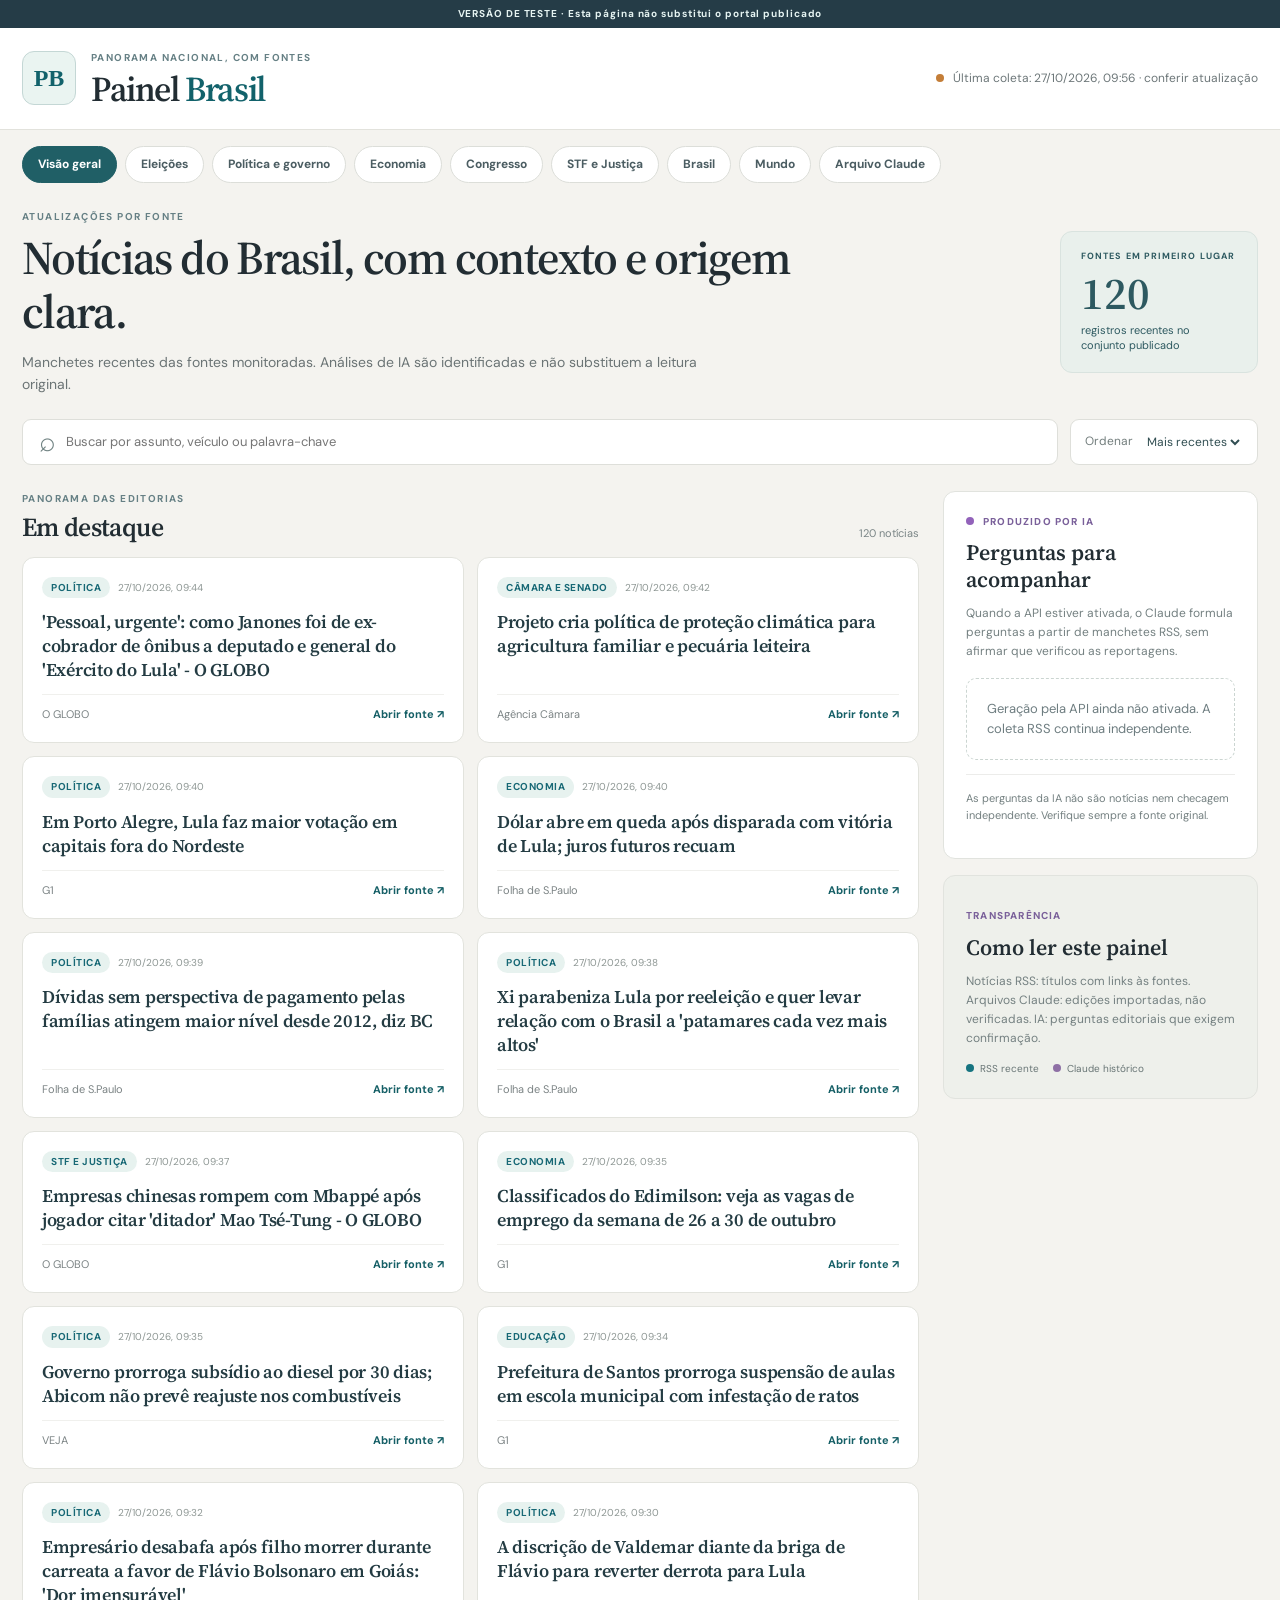
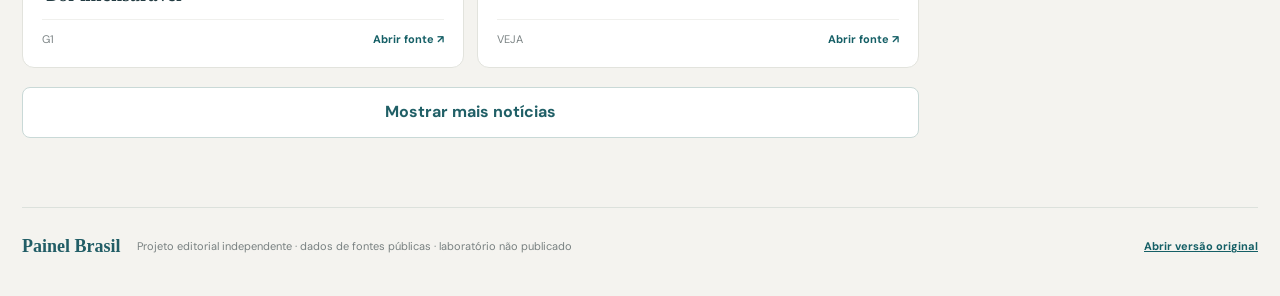
==== site/lab.html @ b1619dbe "feat: iniciar reformulacao isolada, arquivo Artifacts e API Claude editorial" ====
<!doctype html>
<html lang="pt-BR">
<head>
  <meta charset="utf-8">
  <meta name="viewport" content="width=device-width,initial-scale=1">
  <meta name="color-scheme" content="light dark">
  <title>Painel Brasil | Laboratório editorial</title>
  <meta name="description" content="Protótipo da nova organização do Painel Brasil: fontes, notícias, arquivo Claude e análise editorial experimental.">
  <link rel="stylesheet" href="./lab.css">
  <script src="./lab.js" defer></script>
</head>
<body>
  <a class="skip" href="#main">Ir para o conteúdo</a>
  <div class="lab-ribbon">VERSÃO DE TESTE · Esta página não substitui o portal publicado</div>
  <header class="topbar">
    <div class="layout topinner">
      <div class="brand"><span class="brandmark">PB</span>
        <div><p class="eyebrow">Panorama nacional, com fontes</p>
          <h1>Painel <em>Brasil</em></h1></div>
      </div>
      <div class="topstatus"><span class="signal" id="signal"></span><span id="status">Consultando a última coleta…</span></div>
    </div>
  </header>
  <div class="layout">
    <nav class="tabs" aria-label="Editorias">
      <button class="tab active" data-view="geral" type="button">Visão geral</button>
      <button class="tab" data-view="eleicoes" type="button">Eleições</button>
      <button class="tab" data-view="politica" type="button">Política e governo</button>
      <button class="tab" data-view="economia" type="button">Economia</button>
      <button class="tab" data-view="congresso" type="button">Congresso</button>
      <button class="tab" data-view="justica" type="button">STF e Justiça</button>
      <button class="tab" data-view="social" type="button">Brasil</button>
      <button class="tab" data-view="mundo" type="button">Mundo</button>
      <button class="tab" data-view="arquivo" type="button">Arquivo Claude</button>
    </nav>
    <main id="main">
      <section class="intro" aria-labelledby="heading">
        <div>
          <p class="eyebrow" id="overline">Edição experimental</p>
          <h2 id="heading">Notícias do Brasil, com contexto e origem clara.</h2>
          <p id="introText">Notícias recentes, perguntas editoriais produzidas por IA e conteúdo histórico do Claude. Cada conteúdo é identificado por sua origem e data.</p>
        </div>
        <div class="intro-aside">
          <span>FONTES EM PRIMEIRO LUGAR</span>
          <strong id="itemCount">—</strong>
          <small>registros recentes no conjunto publicado</small>
        </div>
      </section>
      <section class="tools" aria-label="Pesquisa e filtros">
        <label class="search" for="search"><span aria-hidden="true">⌕</span><input id="search" type="search" placeholder="Buscar por assunto, veículo ou palavra-chave"></label>
        <label class="sort" for="sort"><span>Ordenar</span><select id="sort"><option value="date">Mais recentes</option><option value="source">Por fonte</option></select></label>
      </section>
      <div class="dashboard">
        <section class="main-column" aria-labelledby="resultsTitle">
          <div class="section-heading"><div><p class="eyebrow" id="resultsKicker">Manchetes rastreáveis</p><h3 id="resultsTitle">Em destaque</h3></div><span id="resultsCount"></span></div>
          <div id="results" class="news-grid" aria-live="polite"><p class="notice">Carregando informações…</p></div>
          <button id="more" class="more" type="button" hidden>Mostrar mais notícias</button>
        </section>
        <aside class="side-column">
          <section class="sidebox" aria-labelledby="aiTitle">
            <div class="side-label"><span class="violetdot"></span>PRODUZIDO POR IA</div>
            <h3 id="aiTitle">Perguntas para acompanhar</h3>
            <p class="side-intro">Quando a API estiver ativada, o Claude formula perguntas a partir de manchetes RSS, sem afirmar que verificou as reportagens.</p>
            <div id="ai" class="ai-list"><p class="notice">Consultando informações editoriais…</p></div>
            <p class="disclosure">As perguntas da IA não são notícias nem checagem independente. Verifique sempre a fonte original.</p>
          </section>
          <section class="sidebox mutedbox">
            <p class="side-label">TRANSPARÊNCIA</p>
            <h3>Como ler este painel</h3>
            <p>Notícias RSS: títulos com links às fontes. Arquivos Claude: edições importadas, não verificadas. IA: perguntas editoriais que exigem confirmação.</p>
            <div class="legend"><span><i class="dot newsdot"></i>RSS recente</span><span><i class="dot claudedot"></i>Claude histórico</span></div>
          </section>
        </aside>
      </div>
      <section id="archiveSection" class="archive" hidden aria-labelledby="archiveTitle">
        <div class="section-heading"><div><p class="eyebrow">Memória documental</p><h3 id="archiveTitle">Edições e dias arquivados</h3></div></div>
        <div id="archive" class="archive-content"><p class="notice">Carregando arquivo…</p></div>
      </section>
    </main>
    <footer><strong>Painel Brasil</strong><span>Projeto editorial independente · dados de fontes públicas · laboratório não publicado</span><a href="./index.html">Abrir versão original</a></footer>
  </div>
</body>
</html>
---- site/lab.css ----
@import url('https://fonts.googleapis.com/css2?family=DM+Sans:wght@400;500;600;700&family=Source+Serif+4:wght@400;500;600;700&display=swap');
:root{font-family:'DM Sans',system-ui,sans-serif;color:#222d33;background:#f4f3ef;line-height:1.55;font-synthesis:none}
*{box-sizing:border-box}body{margin:0}button,input,select{font:inherit}button{cursor:pointer}a{color:#155f66}a:focus-visible,button:focus-visible,input:focus-visible,select:focus-visible{outline:3px solid #d18b31;outline-offset:2px}
.layout{width:min(1280px,calc(100% - 44px));margin-inline:auto}.skip{position:absolute;top:-120px;background:#fff;padding:12px;z-index:99}.skip:focus{top:0}
.lab-ribbon{background:#253c47;color:#e6f4f2;text-align:center;letter-spacing:.09em;font-size:10px;font-weight:700;padding:6px 10px}
.topbar{background:#fff;border-bottom:1px solid #e2e2dc}.topinner{padding:22px 0;display:flex;align-items:center;justify-content:space-between;gap:20px}.brand{display:flex;align-items:center;gap:15px}.brandmark{display:grid;place-items:center;width:54px;height:54px;border:1px solid #c4d7d5;border-radius:12px;color:#12626b;background:#eaf4f1;font-family:Georgia,serif;font-weight:700;font-size:24px}.brand h1{font:600 clamp(25px,3vw,35px)/1 'Source Serif 4',Georgia,serif;margin:0;letter-spacing:-.04em}.brand h1 em{font-style:normal;color:#12626b}.eyebrow{font-size:10px;font-weight:700;letter-spacing:.14em;text-transform:uppercase;color:#668085;margin:0 0 7px}.topstatus{display:flex;gap:9px;align-items:center;color:#6d7779;font-size:12px}.signal{display:block;flex:none;width:8px;height:8px;border-radius:50%;background:#a3aaa9}.signal.fresh{background:#29865d}.signal.stale{background:#c47e38}
.tabs{display:flex;gap:8px;padding:16px 0 14px;overflow:auto;scrollbar-width:thin}.tab{white-space:nowrap;border:1px solid #dcded9;background:#fff;border-radius:40px;color:#4b5d62;padding:8px 15px;font-size:12px;font-weight:700}.tab:hover{border-color:#22737c}.tab.active{background:#205f66;color:#fff;border-color:#205f66}
.intro{margin:12px 0 23px;display:grid;grid-template-columns:minmax(0,1fr) 198px;gap:30px;align-items:center}.intro h2{font:600 clamp(28px,3.8vw,47px)/1.15 'Source Serif 4',Georgia,serif;letter-spacing:-.035em;max-width:800px;margin:0 0 13px}.intro p:not(.eyebrow){color:#6b7475;margin:0;max-width:720px;font-size:14px}.intro-aside{border:1px solid #d9e3df;border-radius:12px;background:#e9f0ec;padding:18px 20px;color:#2d5960;display:flex;flex-direction:column}.intro-aside span{font-size:9px;letter-spacing:.12em;font-weight:700}.intro-aside strong{font:600 45px/1.3 'Source Serif 4',serif}.intro-aside small{font-size:11px;line-height:1.4}
.tools{display:flex;gap:12px;margin:16px 0 26px}.search{display:flex;gap:10px;align-items:center;background:#fff;border:1px solid #dedfda;border-radius:9px;padding:0 16px;flex:1;min-width:0}.search span{font-size:28px;color:#718383}.search input{width:100%;border:0;background:none;outline:0!important;padding:12px 0;font-size:13px;min-width:0}.sort{display:flex;gap:10px;align-items:center;border:1px solid #dedfda;background:#fff;border-radius:9px;padding:0 14px;font-size:12px;color:#737e7d}.sort select{border:none;background:transparent;padding:12px 0;max-width:160px;color:#314e52;outline:0!important}
.dashboard{display:grid;grid-template-columns:minmax(0,1fr) 315px;gap:24px;align-items:start}.section-heading{display:flex;align-items:flex-end;justify-content:space-between;gap:12px;margin-bottom:15px}.section-heading h3{font:600 26px/1.1 'Source Serif 4',Georgia,serif;letter-spacing:-.025em;margin:0}.section-heading>span{font-size:11px;color:#7a8586;white-space:nowrap}
.news-grid{display:grid;grid-template-columns:repeat(2,minmax(0,1fr));gap:13px}.story{display:flex;flex-direction:column;border:1px solid #e2e3dd;border-radius:12px;background:white;min-width:0;padding:19px;transition:border-color .15s}.story:hover{border-color:#8bb8b4}.storyhead{display:flex;gap:8px;align-items:center;flex-wrap:wrap;margin-bottom:12px}.tag{font-size:10px;text-transform:uppercase;letter-spacing:.05em;font-weight:700;color:#176875;background:#e7f2ef;border-radius:30px;padding:3px 9px}.tag.archive-tag{background:#f0e8fc;color:#75509e}.when{font-size:10px;color:#8d9693}.story h4{font:600 18px/1.33 'Source Serif 4',Georgia,serif;letter-spacing:-.014em;margin:0 0 12px;overflow-wrap:anywhere}.story h4 a{text-decoration:none;color:#243c43}.story h4 a:hover{text-decoration:underline;color:#155f66}.story .summary{font-size:12px;color:#6f7d7d;margin:0 0 15px}.storyfooter{font-size:11px;color:#7b8384;margin-top:auto;padding-top:11px;border-top:1px solid #f0f0ed;display:flex;gap:6px;justify-content:space-between;align-items:center}.storyfooter a{font-size:11px;font-weight:700;text-decoration:none}.more{border:1px solid #c9d9d7;border-radius:8px;background:#fff;color:#205f66;font-weight:700;padding:12px 20px;margin:19px 0;width:100%}
.side-column{display:grid;gap:16px}.sidebox{border:1px solid #e1e3de;background:#fff;border-radius:12px;padding:22px}.sidebox h3{font:600 22px/1.2 'Source Serif 4',Georgia,serif;margin:10px 0 8px}.side-label{display:flex;gap:9px;align-items:center;font-size:10px;color:#7a609a;letter-spacing:.12em;font-weight:800}.violetdot{height:8px;width:8px;border-radius:50%;background:#9262ba}.side-intro,.sidebox>p:not(.side-label){font-size:12px;color:#748081;line-height:1.6}.ai-list{margin-top:16px}.ai-entry{padding:14px 0;border-top:1px solid #e8e8e4}.ai-entry strong{display:block;font:600 15px/1.35 'Source Serif 4',serif;color:#26383f}.ai-entry p{font-size:12px;color:#555c67;margin:7px 0}.ai-entry a{font-size:11px;font-weight:700}.ai-entry small{color:#7d8586;font-size:10px}.disclosure{border-top:1px solid #ececea;padding-top:15px;margin-top:14px;font-size:11px!important}.mutedbox{background:#eef0eb}.legend{display:flex;gap:14px;flex-wrap:wrap;font-size:10px;color:#687575}.legend span{display:flex;gap:6px;align-items:center}.dot{height:8px;width:8px;border-radius:50%;display:inline-block}.newsdot{background:#167480}.claudedot{background:#8e70a5}
.notice{font-size:13px;color:#6e7d80;padding:20px;border:1px dashed #cbd5d1;border-radius:10px;grid-column:1/-1;margin:0}.archive{margin-top:28px;border-top:1px solid #dce1dc;padding-top:25px}.archive-content{display:grid;gap:12px}.edition{border:1px solid #dde3dd;background:#fff;border-radius:10px;padding:15px 18px}.edition-button{display:flex;width:100%;align-items:center;justify-content:space-between;gap:12px;border:0;background:transparent;text-align:left;color:#26454b;font-weight:700}.edition-button small{color:#85908e;font-weight:400}.archive-list{margin-top:12px;padding-top:12px;border-top:1px solid #eef0ec}.archive-list .news-grid{grid-template-columns:repeat(3,minmax(0,1fr))}.archive-list .story{padding:13px}.archive-list .story h4{font-size:15px}.archive-list .story .summary{font-size:11px}.archive-more{border:1px solid #d6dcda;border-radius:6px;background:#f7f8f6;padding:8px 12px;margin-top:12px}.archive-sub{font-size:12px;color:#76827f}.archive-badges{display:flex;gap:7px;flex-wrap:wrap}footer{border-top:1px solid #dce1dc;margin-top:50px;padding:25px 0 35px;display:flex;gap:16px;align-items:center;flex-wrap:wrap;font-size:11px;color:#788080}footer strong{color:#215d66;font-family:Georgia,serif;font-size:18px}footer a{margin-left:auto;font-weight:700}
@media(max-width:960px){.dashboard{grid-template-columns:1fr}.side-column{grid-template-columns:repeat(2,minmax(0,1fr))}.archive-list .news-grid{grid-template-columns:repeat(2,minmax(0,1fr))}}
@media(max-width:650px){.layout{width:min(100% - 28px,1280px)}.topinner{align-items:flex-start;flex-direction:column;padding:14px 0}.brandmark{width:42px;height:42px;font-size:19px}.intro{grid-template-columns:1fr}.intro-aside{display:none}.intro h2{font-size:31px}.tools{flex-direction:column}.sort{justify-content:space-between}.news-grid,.side-column,.archive-list .news-grid{grid-template-columns:1fr}.section-heading h3{font-size:24px}.tabs{margin-right:-14px}}
@media(prefers-color-scheme:dark){:root{background:#171f22;color:#e1e9e7}.topbar,.story,.sidebox,.tab,.search,.sort,.edition,.more{background:#202b2e;border-color:#344146;color:#e1e9e7}.mutedbox{background:#283638}.story h4 a,.ai-entry strong,.edition-button{color:#e1e9e7}.storyfooter,.ai-entry,.disclosure{border-color:#374548}.intro p:not(.eyebrow),.story .summary,.sidebox>p:not(.side-label),.side-intro{color:#abbab9}.intro-aside{background:#22373a;border-color:#355054}.search input,.sort select{color:#e1e9e7}.tab.active{background:#287780}.lab-ribbon{background:#314349}.notice{border-color:#455557;color:#acbab8}.story:hover{border-color:#659b95}}
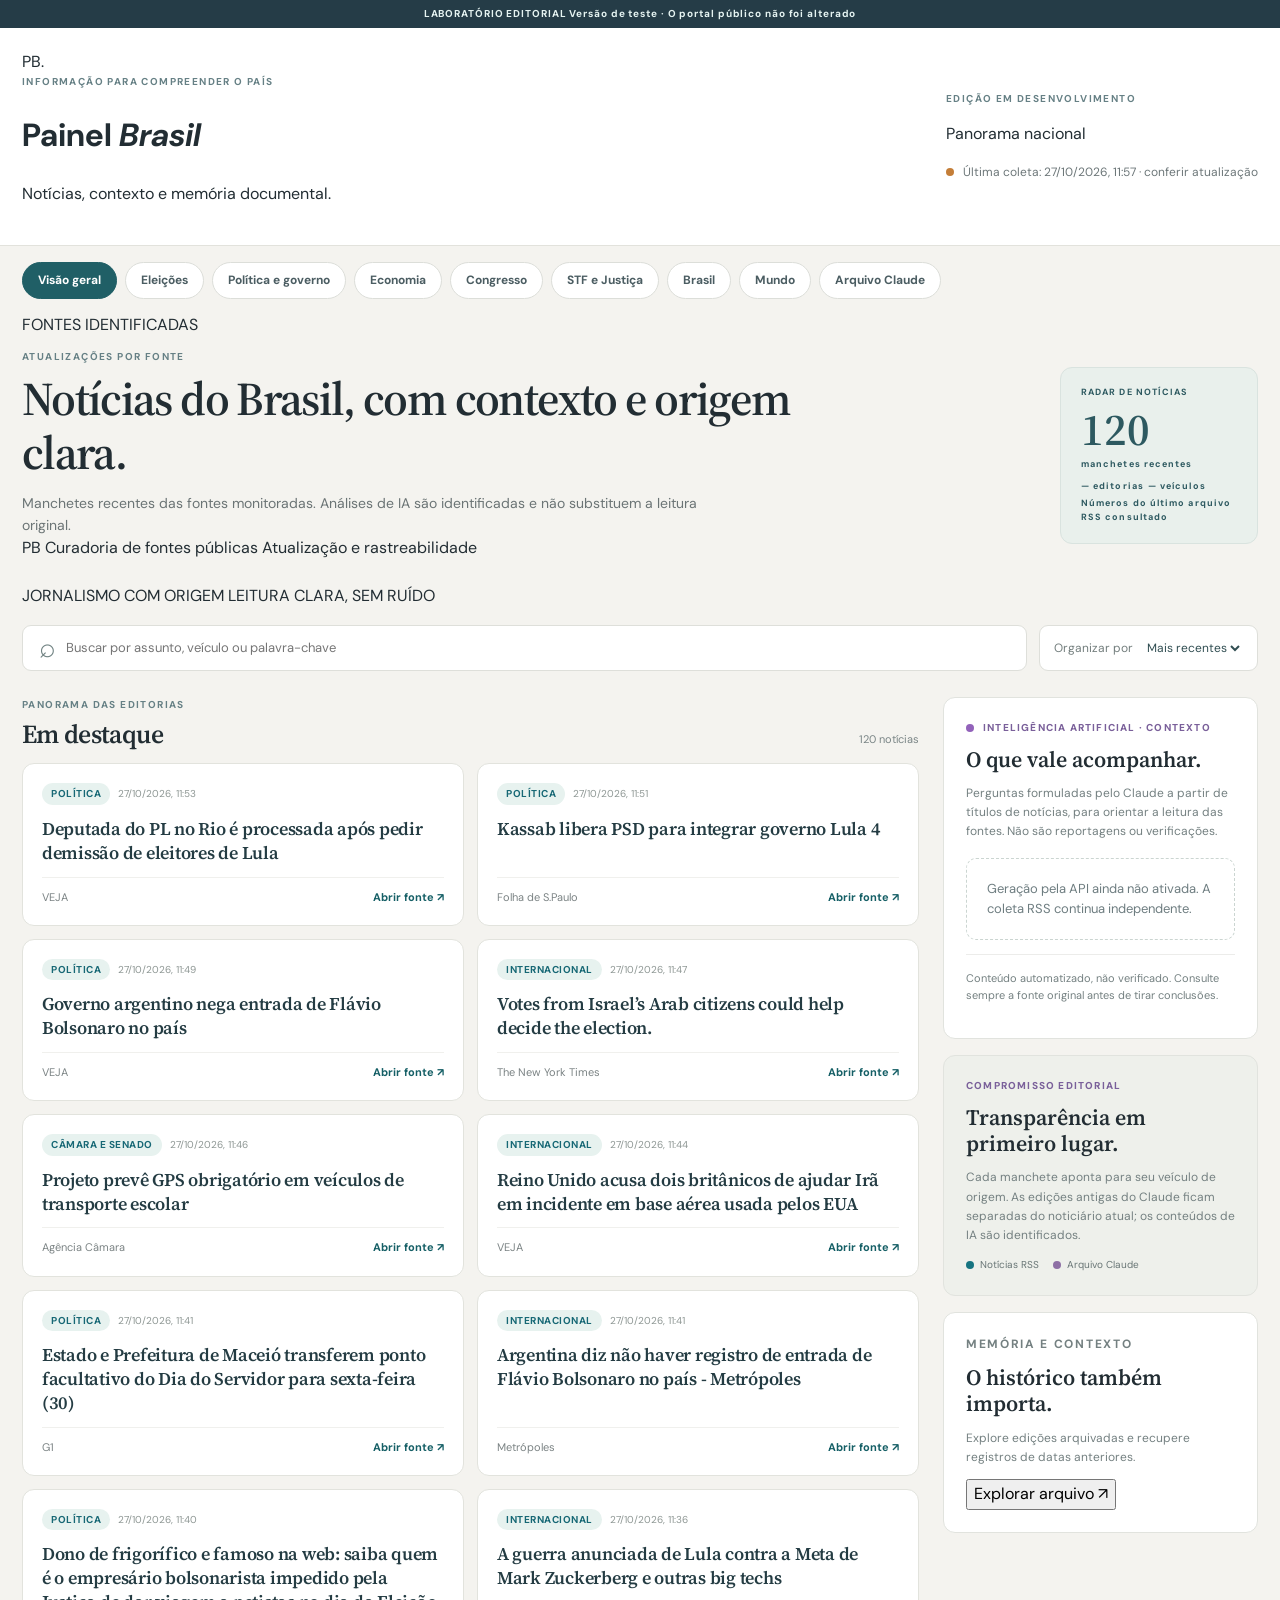
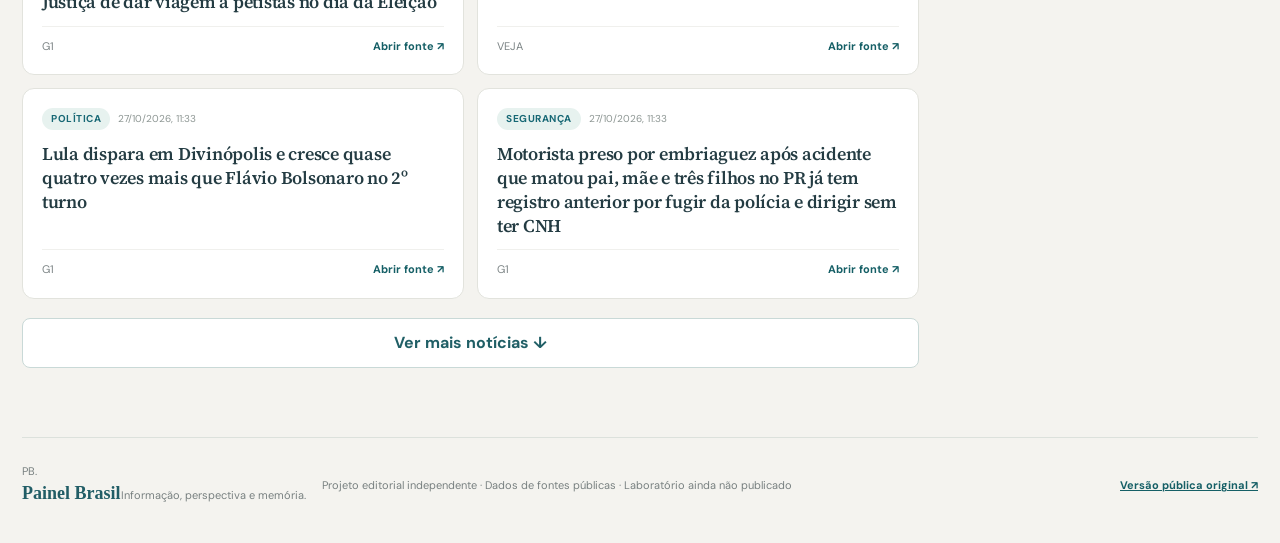
==== commit df5d23dc: "design: refinar masthead, hierarquia editorial e navegação do Painel Brasil" ====
--- a/site/lab.html
+++ b/site/lab.html
@@ -3,81 +3,146 @@
 <head>
   <meta charset="utf-8">
   <meta name="viewport" content="width=device-width,initial-scale=1">
-  <meta name="color-scheme" content="light dark">
+  <meta name="color-scheme" content="light">
+  <meta name="theme-color" content="#16333d">
   <title>Painel Brasil | Laboratório editorial</title>
-  <meta name="description" content="Protótipo da nova organização do Painel Brasil: fontes, notícias, arquivo Claude e análise editorial experimental.">
+  <meta name="description" content="Nova organização do Painel Brasil: notícias com fontes identificadas, editorias, arquivo documental e perguntas editoriais do Claude.">
+  <link rel="preconnect" href="https://fonts.googleapis.com">
+  <link rel="preconnect" href="https://fonts.gstatic.com" crossorigin>
   <link rel="stylesheet" href="./lab.css">
   <script src="./lab.js" defer></script>
 </head>
 <body>
   <a class="skip" href="#main">Ir para o conteúdo</a>
-  <div class="lab-ribbon">VERSÃO DE TESTE · Esta página não substitui o portal publicado</div>
+  <div class="lab-ribbon">
+    <div class="layout ribbon-inner">
+      <span><span class="ribbon-dot" aria-hidden="true"></span> LABORATÓRIO EDITORIAL</span>
+      <span>Versão de teste · O portal público não foi alterado</span>
+    </div>
+  </div>
   <header class="topbar">
     <div class="layout topinner">
-      <div class="brand"><span class="brandmark">PB</span>
-        <div><p class="eyebrow">Panorama nacional, com fontes</p>
-          <h1>Painel <em>Brasil</em></h1></div>
+      <div class="masthead">
+        <div class="brand-symbol" aria-hidden="true">PB<span>.</span></div>
+        <div class="brand-copy">
+          <p class="eyebrow">Informação para compreender o país</p>
+          <h1>Painel <em>Brasil</em></h1>
+          <p class="brand-subtitle">Notícias, contexto e memória documental.</p>
+        </div>
       </div>
-      <div class="topstatus"><span class="signal" id="signal"></span><span id="status">Consultando a última coleta…</span></div>
+      <div class="masthead-aside">
+        <p class="eyebrow">EDIÇÃO EM DESENVOLVIMENTO</p>
+        <p class="edition-day" id="editionDate">Panorama nacional</p>
+        <div class="topstatus" role="status"><span class="signal" id="signal" aria-hidden="true"></span><span id="status">Consultando a última coleta…</span></div>
+      </div>
     </div>
   </header>
+  <div class="nav-shell">
+    <div class="layout nav-container">
+      <nav class="tabs" aria-label="Editorias">
+        <button class="tab active" data-view="geral" type="button" aria-pressed="true">Visão geral</button>
+        <button class="tab" data-view="eleicoes" type="button">Eleições</button>
+        <button class="tab" data-view="politica" type="button">Política e governo</button>
+        <button class="tab" data-view="economia" type="button">Economia</button>
+        <button class="tab" data-view="congresso" type="button">Congresso</button>
+        <button class="tab" data-view="justica" type="button">STF e Justiça</button>
+        <button class="tab" data-view="social" type="button">Brasil</button>
+        <button class="tab" data-view="mundo" type="button">Mundo</button>
+        <button class="tab archive-tab" data-view="arquivo" type="button">Arquivo Claude</button>
+      </nav>
+      <span class="nav-note">FONTES IDENTIFICADAS</span>
+    </div>
+  </div>
   <div class="layout">
-    <nav class="tabs" aria-label="Editorias">
-      <button class="tab active" data-view="geral" type="button">Visão geral</button>
-      <button class="tab" data-view="eleicoes" type="button">Eleições</button>
-      <button class="tab" data-view="politica" type="button">Política e governo</button>
-      <button class="tab" data-view="economia" type="button">Economia</button>
-      <button class="tab" data-view="congresso" type="button">Congresso</button>
-      <button class="tab" data-view="justica" type="button">STF e Justiça</button>
-      <button class="tab" data-view="social" type="button">Brasil</button>
-      <button class="tab" data-view="mundo" type="button">Mundo</button>
-      <button class="tab" data-view="arquivo" type="button">Arquivo Claude</button>
-    </nav>
     <main id="main">
       <section class="intro" aria-labelledby="heading">
-        <div>
-          <p class="eyebrow" id="overline">Edição experimental</p>
-          <h2 id="heading">Notícias do Brasil, com contexto e origem clara.</h2>
-          <p id="introText">Notícias recentes, perguntas editoriais produzidas por IA e conteúdo histórico do Claude. Cada conteúdo é identificado por sua origem e data.</p>
+        <div class="intro-main">
+          <div class="intro-kicker"><span class="gold-line" aria-hidden="true"></span><p class="eyebrow" id="overline">Panorama da atualidade</p></div>
+          <h2 id="heading">O Brasil em perspectiva<span class="gold-period">.</span></h2>
+          <p id="introText">Acompanhe notícias recentes por assunto, explore as fontes originais e consulte o arquivo histórico sem confundir fatos com análises de IA.</p>
+          <div class="intro-foot">
+            <span class="intro-sign"><span class="small-mark" aria-hidden="true">PB</span> Curadoria de fontes públicas</span>
+            <span class="intro-divider" aria-hidden="true"></span>
+            <span>Atualização e rastreabilidade</span>
+          </div>
         </div>
-        <div class="intro-aside">
-          <span>FONTES EM PRIMEIRO LUGAR</span>
+        <div class="intro-aside" aria-label="Panorama em números">
+          <div class="aside-decor" aria-hidden="true"></div>
+          <span class="aside-overline">RADAR DE NOTÍCIAS</span>
           <strong id="itemCount">—</strong>
-          <small>registros recentes no conjunto publicado</small>
+          <span class="aside-label">manchetes recentes</span>
+          <div class="aside-bottom">
+            <span><b id="categoryCount">—</b> editorias</span>
+            <span><b id="sourceCount">—</b> veículos</span>
+          </div>
+          <span class="aside-caption">Números do último arquivo RSS consultado</span>
         </div>
       </section>
+      <div class="separator-heading">
+        <span>JORNALISMO COM ORIGEM</span>
+        <span class="separator-rule"></span>
+        <span>LEITURA CLARA, SEM RUÍDO</span>
+      </div>
       <section class="tools" aria-label="Pesquisa e filtros">
-        <label class="search" for="search"><span aria-hidden="true">⌕</span><input id="search" type="search" placeholder="Buscar por assunto, veículo ou palavra-chave"></label>
-        <label class="sort" for="sort"><span>Ordenar</span><select id="sort"><option value="date">Mais recentes</option><option value="source">Por fonte</option></select></label>
+        <label class="search" for="search">
+          <span class="search-icon" aria-hidden="true">⌕</span>
+          <input id="search" type="search" placeholder="Pesquisar notícias, veículos e assuntos" autocomplete="off">
+        </label>
+        <label class="sort" for="sort">
+          <span>Organizar por</span>
+          <select id="sort"><option value="date">Mais recentes</option><option value="source">Veículo</option></select>
+        </label>
       </section>
       <div class="dashboard">
         <section class="main-column" aria-labelledby="resultsTitle">
-          <div class="section-heading"><div><p class="eyebrow" id="resultsKicker">Manchetes rastreáveis</p><h3 id="resultsTitle">Em destaque</h3></div><span id="resultsCount"></span></div>
+          <div class="section-heading">
+            <div>
+              <p class="eyebrow" id="resultsKicker">Seleção por editorias</p>
+              <h3 id="resultsTitle">Em destaque</h3>
+            </div>
+            <span id="resultsCount" class="results-count"></span>
+          </div>
           <div id="results" class="news-grid" aria-live="polite"><p class="notice">Carregando informações…</p></div>
-          <button id="more" class="more" type="button" hidden>Mostrar mais notícias</button>
+          <button id="more" class="more" type="button" hidden>Ver mais notícias <span aria-hidden="true">↓</span></button>
         </section>
-        <aside class="side-column">
-          <section class="sidebox" aria-labelledby="aiTitle">
-            <div class="side-label"><span class="violetdot"></span>PRODUZIDO POR IA</div>
-            <h3 id="aiTitle">Perguntas para acompanhar</h3>
-            <p class="side-intro">Quando a API estiver ativada, o Claude formula perguntas a partir de manchetes RSS, sem afirmar que verificou as reportagens.</p>
+        <aside class="side-column" aria-label="Análise e transparência editorial">
+          <section class="sidebox ai-box" aria-labelledby="aiTitle">
+            <div class="side-label"><span class="violetdot" aria-hidden="true"></span> INTELIGÊNCIA ARTIFICIAL · CONTEXTO</div>
+            <h3 id="aiTitle">O que vale acompanhar<span class="gold-period">.</span></h3>
+            <p class="side-intro">Perguntas formuladas pelo Claude a partir de títulos de notícias, para orientar a leitura das fontes. Não são reportagens ou verificações.</p>
             <div id="ai" class="ai-list"><p class="notice">Consultando informações editoriais…</p></div>
-            <p class="disclosure">As perguntas da IA não são notícias nem checagem independente. Verifique sempre a fonte original.</p>
+            <p class="disclosure">Conteúdo automatizado, não verificado. Consulte sempre a fonte original antes de tirar conclusões.</p>
           </section>
           <section class="sidebox mutedbox">
-            <p class="side-label">TRANSPARÊNCIA</p>
-            <h3>Como ler este painel</h3>
-            <p>Notícias RSS: títulos com links às fontes. Arquivos Claude: edições importadas, não verificadas. IA: perguntas editoriais que exigem confirmação.</p>
-            <div class="legend"><span><i class="dot newsdot"></i>RSS recente</span><span><i class="dot claudedot"></i>Claude histórico</span></div>
+            <div class="side-label">COMPROMISSO EDITORIAL</div>
+            <h3>Transparência em primeiro lugar.</h3>
+            <p>Cada manchete aponta para seu veículo de origem. As edições antigas do Claude ficam separadas do noticiário atual; os conteúdos de IA são identificados.</p>
+            <div class="legend">
+              <span><i class="dot newsdot" aria-hidden="true"></i> Notícias RSS</span>
+              <span><i class="dot claudedot" aria-hidden="true"></i> Arquivo Claude</span>
+            </div>
+          </section>
+          <section class="sidebox editorial-note">
+            <p class="eyebrow">MEMÓRIA E CONTEXTO</p>
+            <h3>O histórico também importa.</h3>
+            <p>Explore edições arquivadas e recupere registros de datas anteriores.</p>
+            <button type="button" id="goArchive">Explorar arquivo <span aria-hidden="true">↗</span></button>
           </section>
         </aside>
       </div>
       <section id="archiveSection" class="archive" hidden aria-labelledby="archiveTitle">
-        <div class="section-heading"><div><p class="eyebrow">Memória documental</p><h3 id="archiveTitle">Edições e dias arquivados</h3></div></div>
+        <div class="section-heading">
+          <div><p class="eyebrow">Arquivo documental</p><h3 id="archiveTitle">Edições e dias arquivados</h3></div>
+          <p class="archive-note">Conteúdo histórico não equivale a notícia atual</p>
+        </div>
         <div id="archive" class="archive-content"><p class="notice">Carregando arquivo…</p></div>
       </section>
     </main>
-    <footer><strong>Painel Brasil</strong><span>Projeto editorial independente · dados de fontes públicas · laboratório não publicado</span><a href="./index.html">Abrir versão original</a></footer>
+    <footer>
+      <div class="footer-brand"><span class="footer-mark">PB.</span><div><strong>Painel Brasil</strong><span>Informação, perspectiva e memória.</span></div></div>
+      <p>Projeto editorial independente · Dados de fontes públicas · Laboratório ainda não publicado</p>
+      <a href="./index.html">Versão pública original <span aria-hidden="true">↗</span></a>
+    </footer>
   </div>
 </body>
 </html>
--- a/site/lab.css
+++ b/site/lab.css
@@ -14,3 +14,15 @@
 @media(max-width:960px){.dashboard{grid-template-columns:1fr}.side-column{grid-template-columns:repeat(2,minmax(0,1fr))}.archive-list .news-grid{grid-template-columns:repeat(2,minmax(0,1fr))}}
 @media(max-width:650px){.layout{width:min(100% - 28px,1280px)}.topinner{align-items:flex-start;flex-direction:column;padding:14px 0}.brandmark{width:42px;height:42px;font-size:19px}.intro{grid-template-columns:1fr}.intro-aside{display:none}.intro h2{font-size:31px}.tools{flex-direction:column}.sort{justify-content:space-between}.news-grid,.side-column,.archive-list .news-grid{grid-template-columns:1fr}.section-heading h3{font-size:24px}.tabs{margin-right:-14px}}
 @media(prefers-color-scheme:dark){:root{background:#171f22;color:#e1e9e7}.topbar,.story,.sidebox,.tab,.search,.sort,.edition,.more{background:#202b2e;border-color:#344146;color:#e1e9e7}.mutedbox{background:#283638}.story h4 a,.ai-entry strong,.edition-button{color:#e1e9e7}.storyfooter,.ai-entry,.disclosure{border-color:#374548}.intro p:not(.eyebrow),.story .summary,.sidebox>p:not(.side-label),.side-intro{color:#abbab9}.intro-aside{background:#22373a;border-color:#355054}.search input,.sort select{color:#e1e9e7}.tab.active{background:#287780}.lab-ribbon{background:#314349}.notice{border-color:#455557;color:#acbab8}.story:hover{border-color:#659b95}}
+
+/* Pesquisa local nos registros históricos, sem carregamento global do arquivo. */
+.archive-search{margin:13px 0 8px}
+.archive-search label{display:flex;flex-direction:column;gap:6px;font-size:12px;font-weight:700;color:#3b646b}
+.archive-search input{display:block;width:100%;border:1px solid #cad9d5;background:#fff;color:#233b40;border-radius:8px;padding:11px 13px;font-size:13px}
+.archive-search input::placeholder{color:#899595}
+.sort select:disabled,.search input:disabled{cursor:not-allowed;opacity:.6}
+@media(prefers-color-scheme:dark){
+  .archive-search label{color:#c1d8d6}
+  .archive-search input{background:#203034;color:#eef5f3;border-color:#4a615f}
+  .archive-search input::placeholder{color:#b0bebd}
+}
